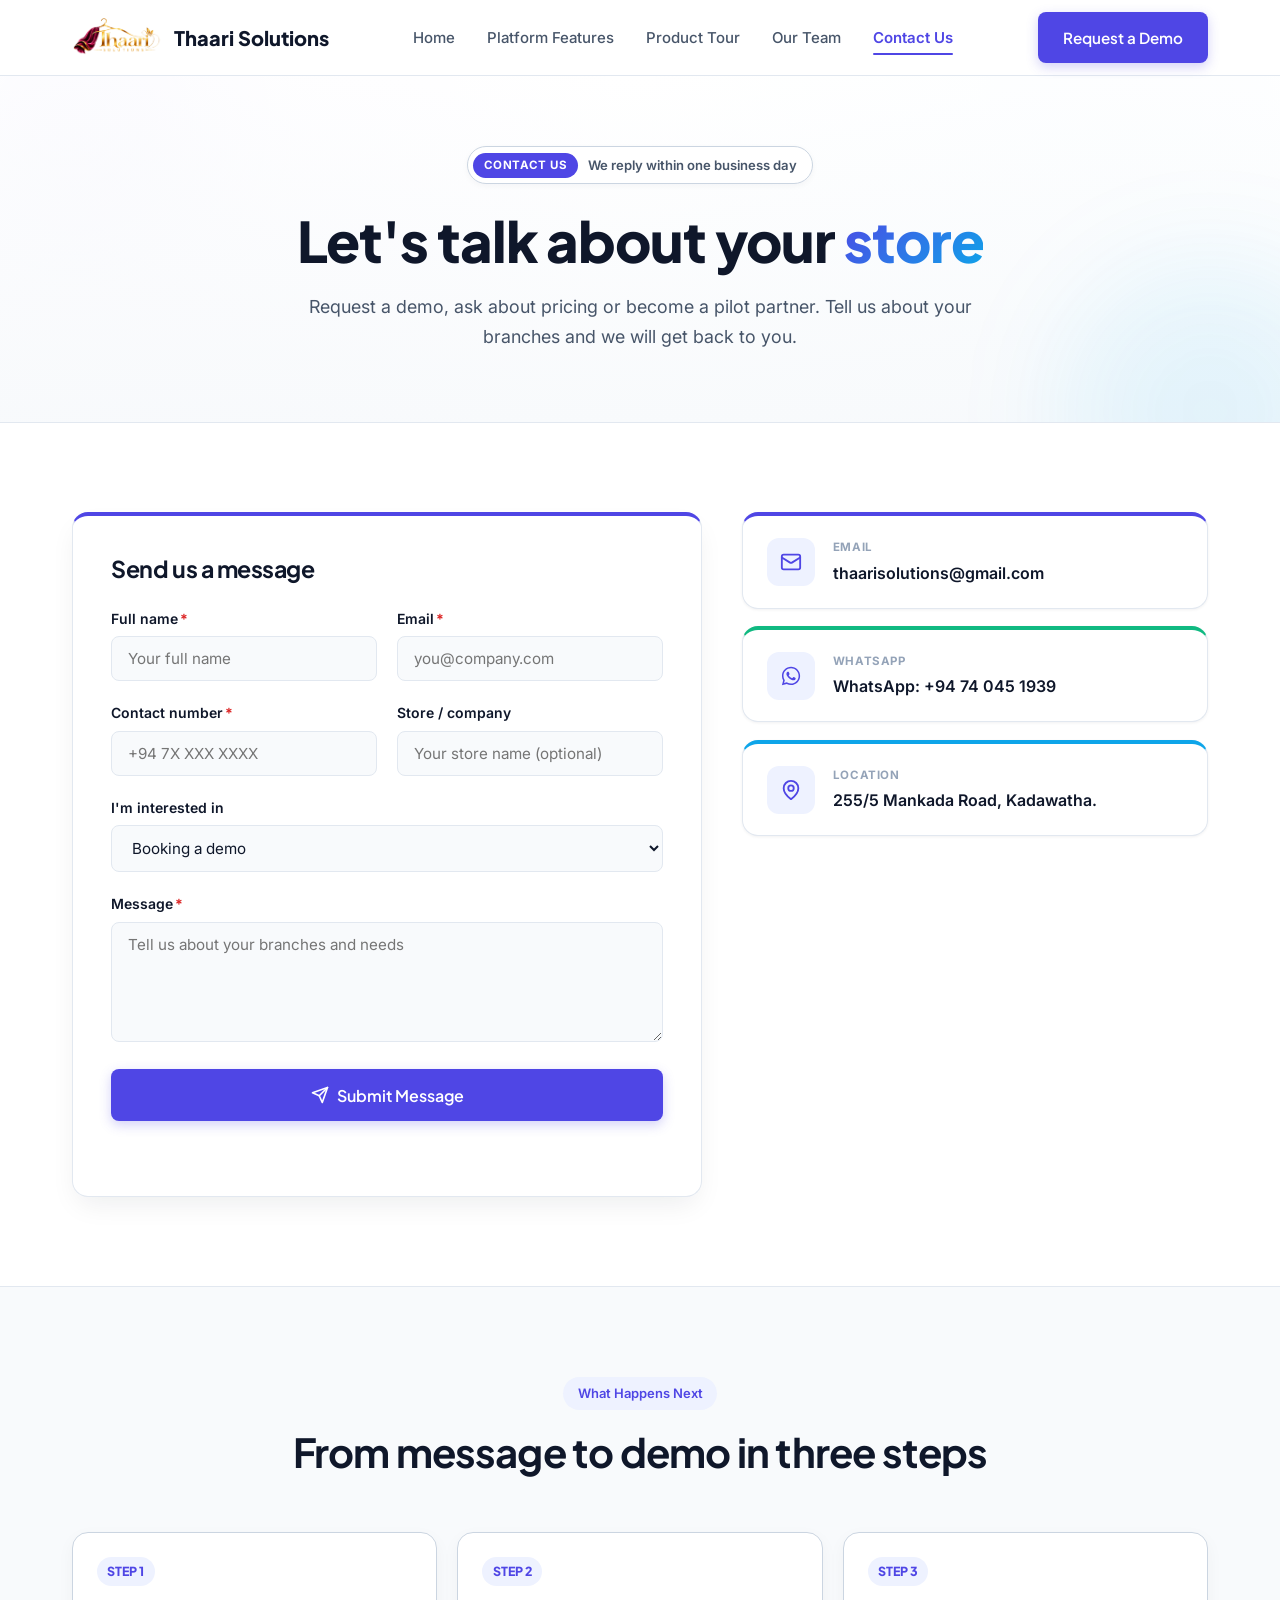
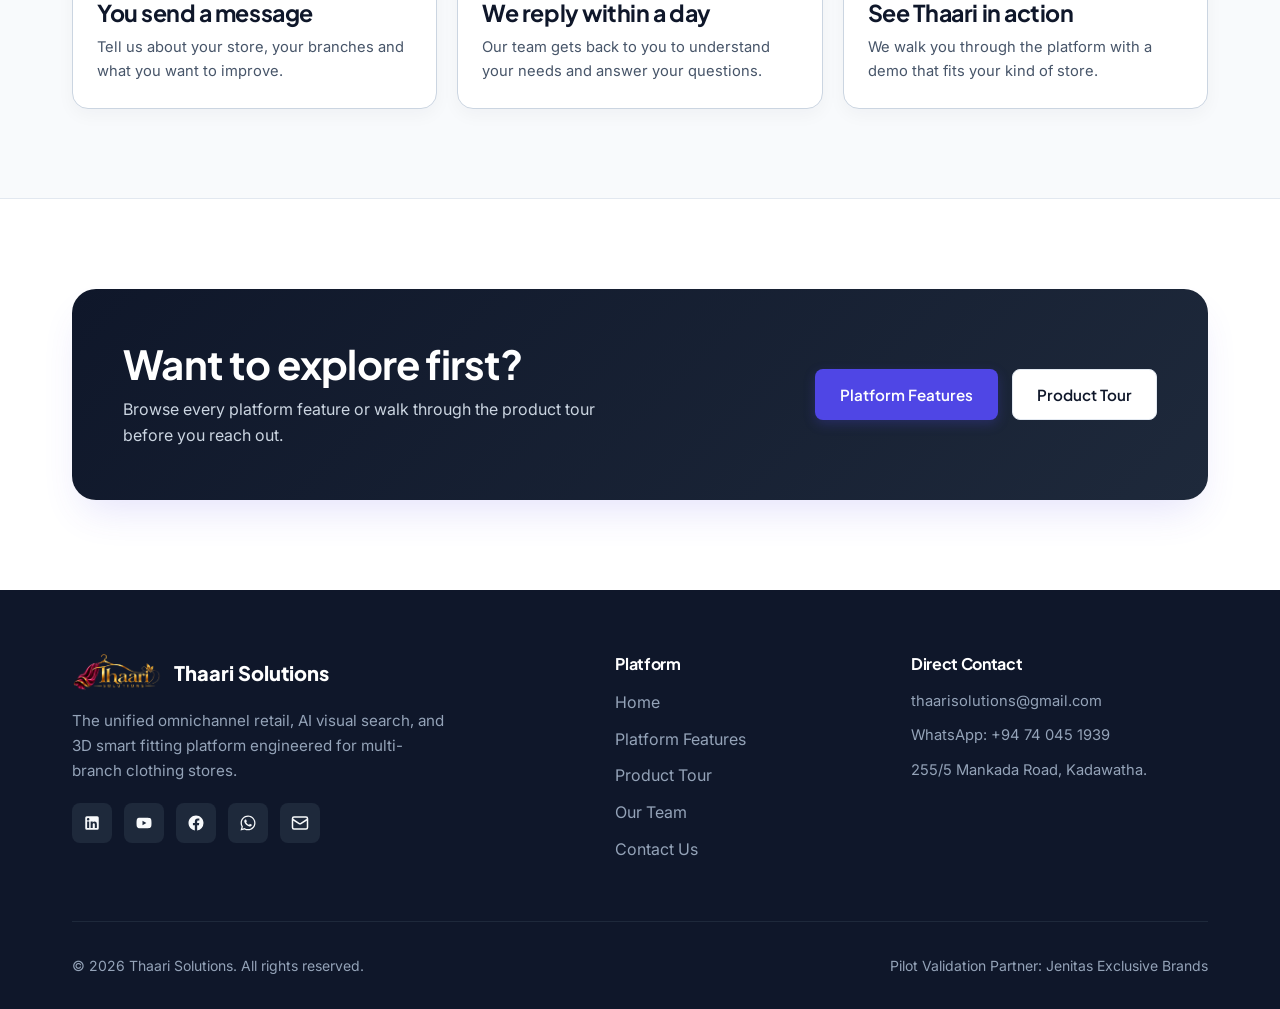
==== contact.html @ 6d7f7f1c "Initial commit: Complete Thaari Solutions marketing website" ====
<!DOCTYPE html>
<html lang="en">
<head>
  <meta charset="UTF-8" />
  <meta name="viewport" content="width=device-width, initial-scale=1.0" />
  <title>Thaari Solutions | Contact Us</title>

  <link rel="icon" type="image/png" href="images/main/favicon.png" />
  <link rel="stylesheet" href="global.css" />

  <!-- Page-specific styles -->
  <style>
    /* Contact Hero Section */
    .hero-announcement {
      display: inline-flex;
      align-items: center;
      gap: 0.65rem;
      padding: 0.35rem 0.95rem 0.35rem 0.35rem;
      background: #FFFFFF;
      border: 1px solid #CBD5E1;
      border-radius: var(--radius-pill);
      font-size: 0.82rem;
      font-weight: 600;
      color: var(--text-secondary);
      margin-bottom: 1.4rem;
      box-shadow: 0 2px 6px rgba(15, 23, 42, 0.04);
    }

    .hero-announcement-tag {
      background: var(--color-primary);
      color: #FFFFFF;
      padding: 0.18rem 0.65rem;
      border-radius: var(--radius-pill);
      font-weight: 700;
      font-size: 0.72rem;
      text-transform: uppercase;
      letter-spacing: 0.04em;
    }

    .page-hero {
      position: relative;
      overflow: hidden;
      padding-top: clamp(3rem, 5.5vw, 4.75rem);
      padding-bottom: clamp(3rem, 5.5vw, 4.5rem);
      background:
        radial-gradient(circle at 12% 15%, rgba(79, 70, 229, 0.08) 0%, transparent 40%),
        radial-gradient(circle at 88% 20%, rgba(14, 165, 233, 0.08) 0%, transparent 42%),
        linear-gradient(180deg, #FFFFFF 0%, #F8FAFC 100%);
      border-bottom: 1px solid var(--border-light);
      text-align: center;
    }

    .contact-hero-bg {
      position: absolute;
      inset: 0;
      z-index: 0;
      background:
        linear-gradient(180deg, rgba(255, 255, 255, 0.88) 0%, rgba(248, 250, 252, 0.94) 100%),
        url("images/contact/contact-bg.jpg") center / cover no-repeat;
      animation: bgDrift 24s ease-in-out infinite alternate;
    }

    @keyframes bgDrift {
      from { transform: scale(1); }
      to { transform: scale(1.06); }
    }

    .page-hero-header {
      position: relative;
      z-index: 1;
      max-width: 780px;
      margin: 0 auto;
    }

    .page-hero::before,
    .page-hero::after {
      content: "";
      position: absolute;
      border-radius: 50%;
      filter: blur(60px);
      opacity: 0.55;
      pointer-events: none;
      animation: floatBlob 9s ease-in-out infinite;
    }

    .page-hero::before {
      width: 260px;
      height: 260px;
      top: -90px;
      left: -60px;
      background: rgba(79, 70, 229, 0.16);
    }

    .page-hero::after {
      width: 300px;
      height: 300px;
      bottom: -140px;
      right: -80px;
      background: rgba(14, 165, 233, 0.16);
      animation-delay: -4s;
    }

    @keyframes floatBlob {
      0%, 100% { transform: translate(0, 0); }
      50% { transform: translate(24px, 18px); }
    }

    .hero-in {
      opacity: 0;
      animation: fadeUp 0.7s cubic-bezier(0.16, 1, 0.3, 1) forwards;
    }

    .hero-in.d1 { animation-delay: 0.08s; }
    .hero-in.d2 { animation-delay: 0.18s; }
    .hero-in.d3 { animation-delay: 0.3s; }

    @keyframes fadeUp {
      from { opacity: 0; transform: translateY(18px); }
      to { opacity: 1; transform: translateY(0); }
    }

    /* Contact Form & Layout */
    .contact-grid {
      display: grid;
      grid-template-columns: 1.15fr 0.85fr;
      gap: 2.5rem;
      align-items: start;
    }

    .contact-form-card { border-top: 4px solid var(--color-primary); }
    .form-row { display: grid; grid-template-columns: 1fr 1fr; gap: 1.25rem; }

    .required-mark {
      color: #DC2626;
      margin-left: 2px;
      font-weight: 700;
    }

    .form-input.invalid,
    .form-textarea.invalid {
      border-color: #DC2626;
      box-shadow: 0 0 0 3px rgba(220, 38, 38, 0.12);
    }

    .btn-submit {
      width: 100%;
      font-size: 1rem;
      padding: 0.92rem 1.5rem;
    }

    .btn-submit svg { transition: transform 0.25s ease; }
    .btn-submit:hover:not(:disabled) svg { transform: translateX(3px); }
    .btn-submit:disabled {
      opacity: 0.72;
      cursor: not-allowed;
      transform: none;
    }

    .form-note {
      margin-top: 0.95rem;
      font-size: 0.875rem;
      min-height: 1.3rem;
      font-weight: 600;
    }

    .form-note.error { color: #DC2626; animation: shake 0.35s ease; }
    .form-note.success { color: var(--color-success); }

    @keyframes shake {
      0%, 100% { transform: translateX(0); }
      25% { transform: translateX(-5px); }
      75% { transform: translateX(5px); }
    }

    /* Direct Contact Cards */
    .contact-stack { display: grid; gap: 1.1rem; }

    .contact-card {
      display: flex;
      align-items: center;
      gap: 1.1rem;
      padding: 1.35rem 1.5rem;
      border-top: 4px solid var(--color-primary);
    }

    .contact-card.accent-cyan { border-top-color: var(--color-accent); }
    .contact-card.accent-emerald { border-top-color: var(--color-success); }
    .contact-card .icon-box {
      margin-bottom: 0;
      flex-shrink: 0;
      transition: transform 0.3s ease, background-color 0.3s ease, color 0.3s ease;
    }
    .contact-card:hover .icon-box {
      transform: scale(1.1) rotate(-4deg);
      background-color: var(--color-primary);
      color: #FFFFFF;
    }

    .contact-label {
      font-size: 0.72rem;
      font-weight: 700;
      text-transform: uppercase;
      letter-spacing: 0.05em;
      color: var(--text-muted);
      margin-bottom: 0.15rem;
    }

    .contact-value { font-weight: 600; color: var(--text-primary); word-break: break-word; }
    .contact-value a:hover { color: var(--color-primary); }

    /* Onboarding Steps Section */
    .workflow-grid { display: grid; grid-template-columns: repeat(3, 1fr); gap: 1.25rem; }

    .workflow-card {
      background: #FFFFFF;
      border: 1px solid #CBD5E1;
      border-radius: var(--radius-lg);
      padding: 1.5rem;
      box-shadow: 0 6px 18px rgba(15, 23, 42, 0.04);
      transition: transform 0.28s ease, box-shadow 0.28s ease, border-color 0.28s ease;
    }

    .workflow-card:hover { transform: translateY(-5px); box-shadow: var(--shadow-md); border-color: #818CF8; }

    .workflow-step-num {
      font-family: var(--font-heading);
      font-size: 0.78rem;
      font-weight: 800;
      color: var(--color-primary);
      background: var(--color-primary-light);
      padding: 0.25rem 0.65rem;
      border-radius: var(--radius-pill);
      display: inline-block;
      margin-bottom: 0.85rem;
    }

    .workflow-card h3 { margin-bottom: 0.5rem; }
    .workflow-card p { font-size: 0.92rem; }

    /* Call-to-Action Banner */
    .cta-banner {
      background: linear-gradient(135deg, #0F172A 0%, #1E293B 100%);
      color: var(--text-on-dark);
      border-radius: var(--radius-xl);
      padding: clamp(2rem, 4vw, 3.25rem);
      display: flex;
      align-items: center;
      justify-content: space-between;
      gap: 2.5rem;
      box-shadow: var(--shadow-lg);
    }

    .cta-banner h3 { color: #FFFFFF; margin-bottom: 0.5rem; }
    .cta-banner p { color: #CBD5E1; max-width: 52ch; }
    .cta-actions { display: flex; flex-wrap: wrap; gap: 0.85rem; }

    /* Scroll Reveal Animations */
    .reveal-item {
      opacity: 0;
      transform: translateY(16px);
      transition: opacity 0.5s ease-out, transform 0.5s ease-out;
    }

    .reveal-item.from-left { transform: translateX(-28px); }
    .reveal-item.from-right { transform: translateX(28px); }
    .reveal-item.d1 { transition-delay: 0.08s; }
    .reveal-item.d2 { transition-delay: 0.16s; }
    .reveal-item.d3 { transition-delay: 0.24s; }

    .reveal-item.visible {
      opacity: 1;
      transform: translate(0, 0);
    }

    @media (prefers-reduced-motion: reduce) {
      .contact-hero-bg,
      .hero-in,
      .reveal-item,
      .page-hero::before,
      .page-hero::after {
        animation: none;
        transition: none;
        opacity: 1;
        transform: none;
      }
    }

    /* Responsive Layout */
    @media (max-width: 992px) {
      .contact-grid { grid-template-columns: 1fr; }
      .workflow-grid { grid-template-columns: 1fr; }
      .cta-banner { flex-direction: column; text-align: center; }
    }

    @media (max-width: 576px) {
      .form-row { grid-template-columns: 1fr; gap: 0; }
    }
  </style>
</head>
<body>

  <div class="page-wrapper">

    <!-- Site Navigation -->
    <header class="navbar">
      <div class="container navbar-container">
        <a href="index.html" class="brand-logo">
          <img src="images/main/logo.png" alt="Thaari Solutions Logo" onerror="this.style.display='none'; this.nextElementSibling.style.display='flex';" />
          <span class="brand-logo-mark" style="display: none;">T</span>
          <span>Thaari Solutions</span>
        </a>

        <nav>
          <ul class="nav-links" id="navLinks">
            <li><a href="index.html" class="nav-link">Home</a></li>
            <li><a href="features.html" class="nav-link">Platform Features</a></li>
            <li><a href="tour.html" class="nav-link">Product Tour</a></li>
            <li><a href="team.html" class="nav-link">Our Team</a></li>
            <li><a href="contact.html" class="nav-link">Contact Us</a></li>
          </ul>
        </nav>

        <div class="nav-actions">
          <a href="contact.html" class="btn btn-primary">Request a Demo</a>
          <button class="mobile-menu-btn" id="mobileMenuBtn" aria-label="Toggle Menu">
            <svg width="22" height="22" viewBox="0 0 24 24" fill="none" stroke="currentColor" stroke-width="2">
              <line x1="3" y1="6" x2="21" y2="6"></line>
              <line x1="3" y1="12" x2="21" y2="12"></line>
              <line x1="3" y1="18" x2="21" y2="18"></line>
            </svg>
          </button>
        </div>
      </div>
    </header>

    <!-- Main Content -->
    <main>

      <!-- Hero Section -->
      <section class="page-hero">
        <div class="contact-hero-bg" aria-hidden="true"></div>
        <div class="container" style="position: relative; z-index: 1;">
          <div class="page-hero-header">
            <div class="hero-announcement hero-in">
              <span class="hero-announcement-tag">Contact Us</span>
              <span>We reply within one business day</span>
            </div>

            <h1 class="heading-xl hero-in d1" style="margin-bottom: 1.15rem;">
              Let's talk about your <span class="text-gradient">store</span>
            </h1>
            <p class="text-lead hero-in d2" style="margin-inline: auto;">
              Request a demo, ask about pricing or become a pilot partner. Tell us about your branches and we will get back to you.
            </p>
          </div>
        </div>
      </section>

      <!-- Contact Form & Direct Channels -->
      <section class="section">
        <div class="container">
          <div class="contact-grid">

            <div class="form-card contact-form-card reveal-item from-left">
              <h2 class="heading-md" style="margin-bottom: 1.5rem;">Send us a message</h2>
              <form id="contactForm" novalidate>
                <!-- Anti-spam honeypot field -->
                <input type="checkbox" name="botcheck" id="botcheck" style="display: none;" tabindex="-1" autocomplete="off" />

                <div class="form-row">
                  <div class="form-group">
                    <label class="form-label" for="name">Full name<span class="required-mark" aria-hidden="true">*</span></label>
                    <input class="form-input" id="name" name="name" type="text" required placeholder="Your full name" autocomplete="name" />
                  </div>
                  <div class="form-group">
                    <label class="form-label" for="email">Email<span class="required-mark" aria-hidden="true">*</span></label>
                    <input class="form-input" id="email" name="email" type="email" required placeholder="you@company.com" autocomplete="email" />
                  </div>
                </div>

                <div class="form-row">
                  <div class="form-group">
                    <label class="form-label" for="phone">Contact number<span class="required-mark" aria-hidden="true">*</span></label>
                    <input class="form-input" id="phone" name="phone" type="tel" required placeholder="+94 7X XXX XXXX" autocomplete="tel" />
                  </div>
                  <div class="form-group">
                    <label class="form-label" for="store">Store / company</label>
                    <input class="form-input" id="store" name="store" type="text" placeholder="Your store name (optional)" autocomplete="organization" />
                  </div>
                </div>

                <div class="form-group">
                  <label class="form-label" for="topic">I'm interested in</label>
                  <select class="form-select" id="topic" name="topic">
                    <option value="demo">Booking a demo</option>
                    <option value="pricing">Pricing</option>
                    <option value="pilot">Becoming a pilot partner</option>
                    <option value="other">Something else</option>
                  </select>
                </div>

                <div class="form-group">
                  <label class="form-label" for="message">Message<span class="required-mark" aria-hidden="true">*</span></label>
                  <textarea class="form-textarea" id="message" name="message" required placeholder="Tell us about your branches and needs"></textarea>
                </div>

                <button type="submit" id="submitBtn" class="btn btn-primary btn-submit">
                  <svg width="18" height="18" fill="none" stroke="currentColor" stroke-width="2.2" stroke-linecap="round" stroke-linejoin="round" viewBox="0 0 24 24">
                    <line x1="22" y1="2" x2="11" y2="13"></line>
                    <polygon points="22 2 15 22 11 13 2 9 22 2"></polygon>
                  </svg>
                  <span id="submitBtnText">Submit Message</span>
                </button>
                <p id="formNote" class="form-note" role="status" aria-live="polite"></p>
              </form>
            </div>

            <div class="contact-stack">
              <div class="card contact-card reveal-item from-right d1">
                <div class="icon-box"><svg width="22" height="22" fill="none" stroke="currentColor" stroke-width="2" stroke-linecap="round" stroke-linejoin="round" viewBox="0 0 24 24"><rect width="20" height="16" x="2" y="4" rx="2"/><path d="m22 7-8.97 5.7a1.94 1.94 0 0 1-2.06 0L2 7"/></svg></div>
                <div>
                  <div class="contact-label">Email</div>
                  <div class="contact-value"><a href="#" data-social="email" id="contactEmail">Email Us</a></div>
                </div>
              </div>

              <div class="card contact-card accent-emerald reveal-item from-right d2">
                <div class="icon-box"><svg width="22" height="22" fill="currentColor" viewBox="0 0 24 24"><path d="M12.04 2C6.58 2 2.13 6.45 2.13 11.91C2.13 13.66 2.59 15.36 3.45 16.86L2.05 22L7.3 20.62C8.75 21.41 10.38 21.83 12.04 21.83C17.5 21.83 21.95 17.38 21.95 11.92C21.95 9.27 20.92 6.78 19.05 4.91C17.18 3.03 14.69 2 12.04 2M12.05 3.67C14.25 3.67 16.31 4.53 17.87 6.09C19.42 7.65 20.28 9.72 20.28 11.92C20.28 16.46 16.58 20.15 12.04 20.15C10.56 20.15 9.11 19.76 7.85 19L7.55 18.83L4.43 19.65L5.26 16.61L5.06 16.29C4.24 15 3.8 13.47 3.8 11.91C3.81 7.37 7.5 3.67 12.05 3.67M8.53 7.33C8.37 7.33 8.1 7.39 7.87 7.64C7.65 7.89 7 8.5 7 9.71C7 10.93 7.89 12.1 8 12.27C8.14 12.44 9.76 14.94 12.25 16C12.84 16.27 13.3 16.42 13.66 16.53C14.25 16.72 14.79 16.69 15.22 16.63C15.7 16.56 16.68 16.03 16.89 15.45C17.1 14.87 17.1 14.38 17.04 14.27C16.97 14.17 16.81 14.11 16.56 14C16.31 13.86 15.09 13.26 14.87 13.18C14.64 13.1 14.5 13.06 14.31 13.3C14.15 13.55 13.67 14.11 13.53 14.27C13.38 14.44 13.24 14.46 13 14.34C12.74 14.21 11.94 13.95 11 13.11C10.26 12.45 9.77 11.64 9.62 11.39C9.5 11.15 9.61 11 9.73 10.89C9.84 10.78 10 10.6 10.1 10.45C10.23 10.31 10.27 10.2 10.35 10.04C10.43 9.87 10.39 9.73 10.33 9.61C10.27 9.5 9.77 8.26 9.56 7.77C9.36 7.29 9.16 7.35 9 7.34C8.86 7.34 8.7 7.33 8.53 7.33Z"/></svg></div>
                <div>
                  <div class="contact-label">WhatsApp</div>
                  <div class="contact-value"><a href="#" data-social="whatsapp" target="_blank" rel="noopener" id="contactPhone">WhatsApp Us</a></div>
                </div>
              </div>

              <div class="card contact-card accent-cyan reveal-item from-right d3">
                <div class="icon-box"><svg width="22" height="22" fill="none" stroke="currentColor" stroke-width="2" stroke-linecap="round" stroke-linejoin="round" viewBox="0 0 24 24"><path d="M20 10c0 6-8 12-8 12s-8-6-8-12a8 8 0 0 1 16 0Z"/><circle cx="12" cy="10" r="3"/></svg></div>
                <div>
                  <div class="contact-label">Location</div>
                  <div class="contact-value" id="contactLocation">Location</div>
                </div>
              </div>
            </div>

          </div>
        </div>
      </section>

      <!-- Onboarding Steps Section -->
      <section class="section section-subtle">
        <div class="container">
          <div class="section-header reveal-item">
            <span class="badge">What Happens Next</span>
            <h2 class="heading-lg">From message to demo in three steps</h2>
          </div>
          <div class="workflow-grid">
            <div class="workflow-card reveal-item d1">
              <span class="workflow-step-num">STEP 1</span>
              <h3 class="heading-md">You send a message</h3>
              <p>Tell us about your store, your branches and what you want to improve.</p>
            </div>
            <div class="workflow-card reveal-item d2">
              <span class="workflow-step-num">STEP 2</span>
              <h3 class="heading-md">We reply within a day</h3>
              <p>Our team gets back to you to understand your needs and answer your questions.</p>
            </div>
            <div class="workflow-card reveal-item d3">
              <span class="workflow-step-num">STEP 3</span>
              <h3 class="heading-md">See Thaari in action</h3>
              <p>We walk you through the platform with a demo that fits your kind of store.</p>
            </div>
          </div>
        </div>
      </section>

      <!-- Call-to-Action Section -->
      <section class="section">
        <div class="container">
          <div class="cta-banner reveal-item">
            <div>
              <h3 class="heading-lg">Want to explore first?</h3>
              <p>Browse every platform feature or walk through the product tour before you reach out.</p>
            </div>
            <div class="cta-actions">
              <a href="features.html" class="btn btn-primary">Platform Features</a>
              <a href="tour.html" class="btn btn-outline">Product Tour</a>
            </div>
          </div>
        </div>
      </section>

    </main>

    <!-- Site Footer -->
    <footer class="footer">
      <div class="container">
        <div class="footer-grid">
          <div>
            <a href="index.html" class="brand-logo" style="color: #FFFFFF; margin-bottom: 1rem;">
              <img src="images/main/logo.png" alt="Thaari Solutions Logo" onerror="this.style.display='none'; this.nextElementSibling.style.display='flex';" />
              <span class="brand-logo-mark" style="display: none;">T</span>
              <span>Thaari Solutions</span>
            </a>
            <p style="max-width: 38ch; font-size: 0.95rem;">
              The unified omnichannel retail, AI visual search, and 3D smart fitting platform engineered for multi-branch clothing stores.
            </p>

            <div class="social-links">
              <a href="#" data-social="linkedin" target="_blank" rel="noopener" class="social-icon-btn" aria-label="LinkedIn" title="LinkedIn">
                <svg width="18" height="18" fill="currentColor" viewBox="0 0 24 24">
                  <path d="M19 3a2 2 0 0 1 2 2v14a2 2 0 0 1-2 2H5a2 2 0 0 1-2-2V5a2 2 0 0 1 2-2h14m-.5 15.5v-5.3a3.26 3.26 0 0 0-3.26-3.26c-.85 0-1.84.52-2.28 1.3v-1.11h-2.79v8.37h2.79v-4.93c0-.77.62-1.4 1.39-1.4a1.4 1.4 0 0 1 1.4 1.4v4.93h2.75M6.88 8.56a1.68 1.68 0 0 0 1.68-1.68c0-.93-.75-1.69-1.68-1.69a1.69 1.69 0 0 0-1.69 1.69c0 .93.76 1.68 1.69 1.68m1.39 9.94v-8.37H5.5v8.37h2.77z"/>
                </svg>
              </a>
              <a href="#" data-social="youtube" target="_blank" rel="noopener" class="social-icon-btn" aria-label="YouTube" title="YouTube">
                <svg width="18" height="18" fill="currentColor" viewBox="0 0 24 24">
                  <path d="M10 15l5.19-3L10 9v6m11.56-7.83c.13.47.22 1.1.28 1.9.07.8.1 1.49.1 2.09L22 12c0 2.19-.16 3.8-.44 4.83-.25.9-.83 1.48-1.73 1.73-.47.13-1.33.22-2.65.28-1.3.07-2.49.1-3.59.1L12 19c-4.19 0-6.8-.16-7.83-.44-.9-.25-1.48-.83-1.73-1.73-.13-.47-.22-1.1-.28-1.9-.07-.8-.1-1.49-.1-2.09L2 12c0-2.19.16-3.8.44-4.83.25-.9.83-1.48 1.73-1.73.47-.13 1.33-.22 2.65-.28 1.3-.07 2.49-.1 3.59-.1L12 5c4.19 0 6.8.16 7.83.44.9.25 1.48.83 1.73 1.73z"/>
                </svg>
              </a>
              <a href="#" data-social="facebook" target="_blank" rel="noopener" class="social-icon-btn" aria-label="Facebook" title="Facebook">
                <svg width="18" height="18" fill="currentColor" viewBox="0 0 24 24">
                  <path d="M12 2.04C6.5 2.04 2 6.53 2 12.06C2 17.06 5.66 21.21 10.44 21.96V14.96H7.9V12.06H10.44V9.85C10.44 7.34 11.93 5.96 14.22 5.96C15.31 5.96 16.45 6.15 16.45 6.15V8.62H15.19C13.95 8.62 13.56 9.39 13.56 10.18V12.06H16.34L15.89 14.96H13.56V21.96A10 10 0 0 0 22 12.06C22 6.53 17.5 2.04 12 2.04Z"/>
                </svg>
              </a>
              <a href="#" data-social="whatsapp" target="_blank" rel="noopener" class="social-icon-btn" aria-label="WhatsApp" title="WhatsApp">
                <svg width="18" height="18" fill="currentColor" viewBox="0 0 24 24">
                  <path d="M12.04 2C6.58 2 2.13 6.45 2.13 11.91C2.13 13.66 2.59 15.36 3.45 16.86L2.05 22L7.3 20.62C8.75 21.41 10.38 21.83 12.04 21.83C17.5 21.83 21.95 17.38 21.95 11.92C21.95 9.27 20.92 6.78 19.05 4.91C17.18 3.03 14.69 2 12.04 2M12.05 3.67C14.25 3.67 16.31 4.53 17.87 6.09C19.42 7.65 20.28 9.72 20.28 11.92C20.28 16.46 16.58 20.15 12.04 20.15C10.56 20.15 9.11 19.76 7.85 19L7.55 18.83L4.43 19.65L5.26 16.61L5.06 16.29C4.24 15 3.8 13.47 3.8 11.91C3.81 7.37 7.5 3.67 12.05 3.67M8.53 7.33C8.37 7.33 8.1 7.39 7.87 7.64C7.65 7.89 7 8.5 7 9.71C7 10.93 7.89 12.1 8 12.27C8.14 12.44 9.76 14.94 12.25 16C12.84 16.27 13.3 16.42 13.66 16.53C14.25 16.72 14.79 16.69 15.22 16.63C15.7 16.56 16.68 16.03 16.89 15.45C17.1 14.87 17.1 14.38 17.04 14.27C16.97 14.17 16.81 14.11 16.56 14C16.31 13.86 15.09 13.26 14.87 13.18C14.64 13.1 14.5 13.06 14.31 13.3C14.15 13.55 13.67 14.11 13.53 14.27C13.38 14.44 13.24 14.46 13 14.34C12.74 14.21 11.94 13.95 11 13.11C10.26 12.45 9.77 11.64 9.62 11.39C9.5 11.15 9.61 11 9.73 10.89C9.84 10.78 10 10.6 10.1 10.45C10.23 10.31 10.27 10.2 10.35 10.04C10.43 9.87 10.39 9.73 10.33 9.61C10.27 9.5 9.77 8.26 9.56 7.77C9.36 7.29 9.16 7.35 9 7.34C8.86 7.34 8.7 7.33 8.53 7.33Z"/>
                </svg>
              </a>
              <a href="#" data-social="email" class="social-icon-btn" aria-label="Email Us" title="Email Us">
                <svg width="18" height="18" fill="none" stroke="currentColor" stroke-width="2" viewBox="0 0 24 24">
                  <rect width="20" height="16" x="2" y="4" rx="2"/>
                  <path d="m22 7-8.97 5.7a1.94 1.94 0 0 1-2.06 0L2 7"/>
                </svg>
              </a>
            </div>
          </div>

          <div>
            <h4>Platform</h4>
            <ul class="footer-links">
              <li><a href="index.html">Home</a></li>
              <li><a href="features.html">Platform Features</a></li>
              <li><a href="tour.html">Product Tour</a></li>
              <li><a href="team.html">Our Team</a></li>
              <li><a href="contact.html">Contact Us</a></li>
            </ul>
          </div>

          <div>
            <h4>Direct Contact</h4>
            <ul class="footer-links" style="font-size: 0.92rem;">
              <li><a href="#" data-social="email" id="footerEmailText">Email Us</a></li>
              <li><a href="#" data-social="whatsapp" target="_blank" rel="noopener" id="footerPhoneText">WhatsApp Us</a></li>
              <li id="footerLocationText">Location</li>
            </ul>
          </div>
        </div>

        <div class="footer-bottom">
          <span>&copy; 2026 Thaari Solutions. All rights reserved.</span>
          <span>Pilot Validation Partner: Jenitas Exclusive Brands</span>
        </div>
      </div>
    </footer>

  </div>

  <script src="constants.js"></script>
  <script src="main.js"></script>

  <!-- Page-specific scripts -->
  <script>
    document.addEventListener("DOMContentLoaded", () => {
      // Initialize scroll reveal animations
      const revealEls = document.querySelectorAll(".reveal-item");
      if ("IntersectionObserver" in window) {
        const observer = new IntersectionObserver((entries, obs) => {
          entries.forEach(entry => {
            if (entry.isIntersecting) {
              entry.target.classList.add("visible");
              obs.unobserve(entry.target);
            }
          });
        }, { threshold: 0.12 });

        revealEls.forEach(el => observer.observe(el));
      } else {
        revealEls.forEach(el => el.classList.add("visible"));
      }

      // Populate direct contact cards from site configuration
      const cfg = (typeof SITE_CONFIG !== "undefined") ? SITE_CONFIG : {};
      const setText = (id, value) => {
        const el = document.getElementById(id);
        if (el && value) el.textContent = value;
      };
      setText("contactEmail", cfg.email);
      setText("contactPhone", cfg.phoneDisplay ? "WhatsApp: " + cfg.phoneDisplay : "");
      setText("contactLocation", cfg.location);

      // Preselect inquiry topic from query parameter (?t=demo|pricing|pilot|other)
      const topic = document.getElementById("topic");
      const t = new URLSearchParams(window.location.search).get("t");
      if (t && topic && topic.querySelector('option[value="' + t + '"]')) {
        topic.value = t;
      }

      // Form validation and direct email delivery via Web3Forms
      const form = document.getElementById("contactForm");
      const note = document.getElementById("formNote");
      const submitBtn = document.getElementById("submitBtn");
      const submitBtnText = document.getElementById("submitBtnText");
      const requiredIds = ["name", "email", "phone", "message"];
      const val = id => document.getElementById(id).value.trim();

      const showNote = (type, msg) => {
        note.className = "form-note " + type;
        note.textContent = msg;
      };

      // Clear validation highlight when the visitor edits a field
      requiredIds.forEach(id => {
        const el = document.getElementById(id);
        if (el) {
          el.addEventListener("input", () => el.classList.remove("invalid"));
        }
      });

      const validateForm = () => {
        requiredIds.forEach(id => document.getElementById(id).classList.remove("invalid"));

        const nameVal = val("name");
        const emailVal = val("email");
        const phoneVal = val("phone");
        const messageVal = val("message");

        const emailOk = /^[^\s@]+@[^\s@]+\.[^\s@]+$/.test(emailVal);
        const phoneDigits = phoneVal.replace(/\D/g, "");
        const phoneOk = /^[+\d\s\-()]{9,20}$/.test(phoneVal) && phoneDigits.length >= 9;

        const invalidIds = [];
        if (nameVal.length < 2) invalidIds.push("name");
        if (!emailOk) invalidIds.push("email");
        if (!phoneOk) invalidIds.push("phone");
        if (!messageVal) invalidIds.push("message");

        if (invalidIds.length) {
          invalidIds.forEach(id => document.getElementById(id).classList.add("invalid"));
          document.getElementById(invalidIds[0]).focus();

          if (!nameVal || !emailVal || !phoneVal || !messageVal) {
            showNote("error", "Please fill in all required fields: Full name, Email, Contact number, and Message.");
          } else if (!emailOk) {
            showNote("error", "Please enter a valid email address.");
          } else if (!phoneOk) {
            showNote("error", "Please enter a valid contact number (at least 9 digits).");
          } else {
            showNote("error", "Please enter your full name.");
          }
          return null;
        }

        return {
          name: nameVal,
          email: emailVal,
          phone: phoneVal,
          store: val("store") || "Not provided",
          interest: topic.options[topic.selectedIndex].text,
          message: messageVal
        };
      };

      form.addEventListener("submit", async e => {
        e.preventDefault();
        if (document.getElementById("botcheck").checked) return;

        const data = validateForm();
        if (!data) return;

        const accessKey = (cfg.web3formsKey || "").trim();
        if (!accessKey || accessKey.includes("PASTE_")) {
          showNote("error", "Contact form delivery key is not configured yet. Please add web3formsKey in constants.js.");
          return;
        }

        submitBtn.disabled = true;
        submitBtnText.textContent = "Sending...";
        showNote("", "");

        try {
          const response = await fetch("https://api.web3forms.com/submit", {
            method: "POST",
            headers: {
              "Content-Type": "application/json",
              "Accept": "application/json"
            },
            body: JSON.stringify({
              access_key: accessKey,
              subject: "New Enquiry (" + data.interest + ") - Thaari Solutions",
              from_name: "Thaari Solutions Website",
              replyto: data.email,
              name: data.name,
              email: data.email,
              phone: data.phone,
              store: data.store,
              interest: data.interest,
              message: data.message,
              botcheck: ""
            })
          });

          const result = await response.json();
          if (response.ok && result.success) {
            showNote("success", "Message sent successfully! Thank you — we will reply within one business day.");
            form.reset();
          } else {
            showNote("error", result.message || "Could not send your message. Please try again or email us directly.");
          }
        } catch (err) {
          showNote("error", "Network error while sending your message. Please check your connection and try again.");
        } finally {
          submitBtn.disabled = false;
          submitBtnText.textContent = "Submit Message";
        }
      });
    });
  </script>
</body>
</html>
---- global.css ----
@import url('https://fonts.googleapis.com/css2?family=Inter:wght@400;500;600&family=Plus+Jakarta+Sans:wght@600;700;800&display=swap');

/* 1. DESIGN TOKENS */
:root {
  --color-primary: #4F46E5;
  --color-primary-hover: #4338CA;
  --color-primary-light: #EEF2FF;
  --color-accent: #0EA5E9;
  --color-success: #10B981;

  --bg-main: #FFFFFF;
  --bg-subtle: #F8FAFC;
  --bg-dark: #0F172A;
  --bg-card: #FFFFFF;

  --text-primary: #0F172A;
  --text-secondary: #475569;
  --text-muted: #94A3B8;
  --text-on-dark: #F8FAFC;

  --border-light: #E2E8F0;
  --border-focus: #6366F1;

  --font-heading: 'Plus Jakarta Sans', -apple-system, BlinkMacSystemFont, sans-serif;
  --font-body: 'Inter', -apple-system, BlinkMacSystemFont, sans-serif;

  --max-width: 1200px;
  --nav-height: 76px;
  --section-padding-y: clamp(4rem, 7vw, 6.25rem);
  --container-padding-x: clamp(1.25rem, 4vw, 2rem);

  --radius-sm: 8px;
  --radius-md: 12px;
  --radius-lg: 16px;
  --radius-xl: 24px;
  --radius-pill: 9999px;

  --shadow-sm: 0 1px 3px rgba(15, 23, 42, 0.06);
  --shadow-md: 0 12px 28px -6px rgba(15, 23, 42, 0.08);
  --shadow-lg: 0 20px 40px -12px rgba(79, 70, 229, 0.16);

  --transition-fast: 0.2s cubic-bezier(0.4, 0, 0.2, 1);
}

/* 2. RESET & BASE STYLES */
*, *::before, *::after {
  box-sizing: border-box;
  margin: 0;
  padding: 0;
}

html {
  scroll-behavior: smooth;
  font-size: 16px;
}

body {
  font-family: var(--font-body);
  color: var(--text-secondary);
  background-color: var(--bg-main);
  line-height: 1.65;
  -webkit-font-smoothing: antialiased;
  overflow-x: hidden;
}

img, svg, iframe {
  display: block;
  max-width: 100%;
}

a {
  color: inherit;
  text-decoration: none;
  transition: color var(--transition-fast);
}

ul {
  list-style: none;
}

/* 3. TYPOGRAPHY */
h1, h2, h3, h4 {
  font-family: var(--font-heading);
  color: var(--text-primary);
  line-height: 1.2;
  letter-spacing: -0.02em;
}

.heading-xl {
  font-size: clamp(2.25rem, 4.5vw, 3.5rem);
  font-weight: 800;
}

.heading-lg {
  font-size: clamp(1.75rem, 3.2vw, 2.5rem);
  font-weight: 700;
}

.heading-md {
  font-size: clamp(1.2rem, 2vw, 1.45rem);
  font-weight: 700;
}

.text-lead {
  font-size: clamp(1.05rem, 1.4vw, 1.18rem);
  color: var(--text-secondary);
  max-width: 66ch;
}

.text-gradient {
  background: linear-gradient(135deg, var(--color-primary), var(--color-accent));
  -webkit-background-clip: text;
  -webkit-text-fill-color: transparent;
}

/* 4. CONTAINERS & GRIDS */
.page-wrapper {
  padding-top: var(--nav-height);
  min-height: 100vh;
  display: flex;
  flex-direction: column;
}

.container {
  width: 100%;
  max-width: var(--max-width);
  margin-inline: auto;
  padding-inline: var(--container-padding-x);
}

.section {
  padding-block: var(--section-padding-y);
}

.section-subtle {
  background-color: var(--bg-subtle);
  border-block: 1px solid var(--border-light);
}

.section-header {
  text-align: center;
  max-width: 720px;
  margin: 0 auto 3.5rem;
}

.section-header .text-lead {
  margin-top: 1rem;
  margin-inline: auto;
}

.grid-2 {
  display: grid;
  grid-template-columns: repeat(2, 1fr);
  gap: 3rem;
  align-items: center;
}

.grid-3 {
  display: grid;
  grid-template-columns: repeat(auto-fit, minmax(310px, 1fr));
  gap: 2rem;
}

.team-grid {
  display: flex;
  flex-wrap: wrap;
  justify-content: center;
  gap: 2rem;
}

.team-grid > * {
  flex: 1 1 300px;
  max-width: 340px;
}

/* 5. REUSABLE UI COMPONENTS */
.badge {
  display: inline-flex;
  align-items: center;
  gap: 0.5rem;
  padding: 0.375rem 0.9rem;
  border-radius: var(--radius-pill);
  font-size: 0.8125rem;
  font-weight: 600;
  background-color: var(--color-primary-light);
  color: var(--color-primary);
  margin-bottom: 1.1rem;
}

.badge-live::before {
  content: "";
  width: 8px;
  height: 8px;
  border-radius: 50%;
  background-color: var(--color-success);
  box-shadow: 0 0 0 3px rgba(16, 185, 129, 0.2);
}

.btn {
  display: inline-flex;
  align-items: center;
  justify-content: center;
  gap: 0.5rem;
  padding: 0.75rem 1.5rem;
  border-radius: var(--radius-sm);
  font-family: var(--font-heading);
  font-size: 0.95rem;
  font-weight: 600;
  cursor: pointer;
  border: 1px solid transparent;
  transition: all var(--transition-fast);
}

.btn-primary {
  background-color: var(--color-primary);
  color: #FFFFFF;
  box-shadow: 0 4px 12px rgba(79, 70, 229, 0.25);
}

.btn-primary:hover {
  background-color: var(--color-primary-hover);
  transform: translateY(-2px);
}

.btn-outline {
  background-color: #FFFFFF;
  color: var(--text-primary);
  border-color: var(--border-light);
}

.btn-outline:hover {
  border-color: var(--color-primary);
  color: var(--color-primary);
}

.card {
  background-color: var(--bg-card);
  border: 1px solid var(--border-light);
  border-radius: var(--radius-lg);
  padding: 2rem;
  box-shadow: var(--shadow-sm);
  transition: transform var(--transition-fast), box-shadow var(--transition-fast), border-color var(--transition-fast);
}

.card:hover {
  transform: translateY(-4px);
  box-shadow: var(--shadow-md);
  border-color: #CBD5E1;
}

.icon-box {
  width: 48px;
  height: 48px;
  border-radius: var(--radius-md);
  background-color: var(--color-primary-light);
  color: var(--color-primary);
  display: flex;
  align-items: center;
  justify-content: center;
  margin-bottom: 1.25rem;
}

/* 6. HEADER & NAVIGATION */
.navbar {
  position: fixed;
  top: 0;
  left: 0;
  width: 100%;
  height: var(--nav-height);
  background-color: rgba(255, 255, 255, 0.92);
  backdrop-filter: blur(12px);
  border-bottom: 1px solid var(--border-light);
  z-index: 1000;
  display: flex;
  align-items: center;
}

.navbar-container {
  display: flex;
  align-items: center;
  justify-content: space-between;
}

.brand-logo {
  display: flex;
  align-items: center;
  gap: 0.65rem;
  font-family: var(--font-heading);
  font-size: 1.25rem;
  font-weight: 800;
  color: var(--text-primary);
}

.brand-logo img {
  height: 38px;
  width: auto;
  object-fit: contain;
}

.brand-logo-mark {
  width: 36px;
  height: 36px;
  border-radius: var(--radius-sm);
  background: linear-gradient(135deg, var(--color-primary), var(--color-accent));
  color: #FFFFFF;
  display: flex;
  align-items: center;
  justify-content: center;
  font-size: 1.1rem;
  font-weight: 800;
}

.nav-links {
  display: flex;
  align-items: center;
  gap: 2rem;
}

.nav-link {
  font-size: 0.9375rem;
  font-weight: 500;
  color: var(--text-secondary);
  padding-block: 0.25rem;
  position: relative;
}

.nav-link:hover,
.nav-link.active {
  color: var(--color-primary);
  font-weight: 600;
}

.nav-link.active::after {
  content: "";
  position: absolute;
  bottom: -4px;
  left: 0;
  width: 100%;
  height: 2px;
  background-color: var(--color-primary);
  border-radius: 2px;
}

.nav-actions {
  display: flex;
  align-items: center;
  gap: 1rem;
}

.mobile-menu-btn {
  display: none;
  background: none;
  border: 1px solid var(--border-light);
  border-radius: var(--radius-sm);
  padding: 0.45rem;
  cursor: pointer;
  color: var(--text-primary);
}

/* 7. PAGE-SPECIFIC COMPONENTS (Pilot Banner, Product Tour, Forms) */
.pilot-banner {
  background: linear-gradient(135deg, #0F172A 0%, #1E293B 100%);
  color: var(--text-on-dark);
  border-radius: var(--radius-xl);
  padding: clamp(2rem, 4vw, 3.25rem);
  display: flex;
  align-items: center;
  justify-content: space-between;
  gap: 2.5rem;
  box-shadow: var(--shadow-lg);
}

.pilot-banner h3 {
  color: #FFFFFF;
  margin-bottom: 0.5rem;
}

.figma-frame-wrapper {
  background-color: var(--bg-dark);
  border-radius: var(--radius-lg);
  border: 1px solid #334155;
  box-shadow: var(--shadow-lg);
  overflow: hidden;
}

.figma-frame-header {
  background-color: #1E293B;
  padding: 0.75rem 1.25rem;
  display: flex;
  align-items: center;
  gap: 0.5rem;
  border-bottom: 1px solid #334155;
}

.window-dot {
  width: 11px;
  height: 11px;
  border-radius: 50%;
  background-color: #475569;
}

.figma-iframe-container {
  position: relative;
  width: 100%;
  aspect-ratio: 16 / 9;
  min-height: 560px;
  background-color: #0F172A;
}

.figma-iframe-container iframe {
  width: 100%;
  height: 100%;
  border: 0;
}

.form-card {
  background-color: var(--bg-card);
  border: 1px solid var(--border-light);
  border-radius: var(--radius-lg);
  padding: clamp(1.5rem, 3vw, 2.5rem);
  box-shadow: var(--shadow-md);
}

.form-group {
  margin-bottom: 1.25rem;
}

.form-label {
  display: block;
  font-size: 0.875rem;
  font-weight: 600;
  color: var(--text-primary);
  margin-bottom: 0.4rem;
}

.form-input,
.form-select,
.form-textarea {
  width: 100%;
  padding: 0.75rem 1rem;
  font-family: var(--font-body);
  font-size: 0.95rem;
  color: var(--text-primary);
  background-color: var(--bg-subtle);
  border: 1px solid var(--border-light);
  border-radius: var(--radius-sm);
  transition: border-color var(--transition-fast), box-shadow var(--transition-fast);
}

.form-input:focus,
.form-select:focus,
.form-textarea:focus {
  outline: none;
  background-color: #FFFFFF;
  border-color: var(--border-focus);
  box-shadow: 0 0 0 3px rgba(99, 102, 241, 0.15);
}

.form-textarea {
  min-height: 120px;
  resize: vertical;
}

/* 8. FOOTER */
.footer {
  margin-top: auto;
  background-color: var(--bg-dark);
  color: #94A3B8;
  padding-block: 4rem 2rem;
}

.footer h4 {
  color: #FFFFFF;
  font-size: 1rem;
  margin-bottom: 1rem;
}

.footer-grid {
  display: grid;
  grid-template-columns: 2fr 1fr 1.2fr;
  gap: 3rem;
  padding-bottom: 3rem;
  border-bottom: 1px solid #1E293B;
}

.footer-links li {
  margin-bottom: 0.65rem;
}

.footer-links a:hover {
  color: #FFFFFF;
}

.social-links {
  display: flex;
  align-items: center;
  gap: 0.75rem;
  margin-top: 1.25rem;
}

.social-icon-btn {
  width: 40px;
  height: 40px;
  border-radius: var(--radius-sm);
  background-color: #1E293B;
  color: #F8FAFC;
  display: flex;
  align-items: center;
  justify-content: center;
  transition: background-color var(--transition-fast), transform var(--transition-fast);
}

.social-icon-btn:hover {
  background-color: var(--color-primary);
  transform: translateY(-2px);
}

.footer-bottom {
  padding-top: 2rem;
  display: flex;
  align-items: center;
  justify-content: space-between;
  font-size: 0.875rem;
  flex-wrap: wrap;
  gap: 1rem;
}

/* 9. RESPONSIVE MEDIA QUERIES */
@media (max-width: 992px) {
  .grid-2 {
    grid-template-columns: 1fr;
    gap: 2.25rem;
  }

  .pilot-banner {
    flex-direction: column;
    text-align: center;
  }
}

@media (max-width: 768px) {
  .mobile-menu-btn {
    display: flex;
  }

  .nav-links {
    display: none;
  }

  .nav-links.mobile-open {
    display: flex;
    flex-direction: column;
    position: absolute;
    top: var(--nav-height);
    left: 0;
    width: 100%;
    background-color: #FFFFFF;
    padding: 1.5rem;
    border-bottom: 1px solid var(--border-light);
    box-shadow: var(--shadow-md);
    gap: 1.25rem;
  }

  .footer-grid {
    grid-template-columns: 1fr;
    gap: 2rem;
  }

  .figma-iframe-container {
    min-height: 420px;
  }
}
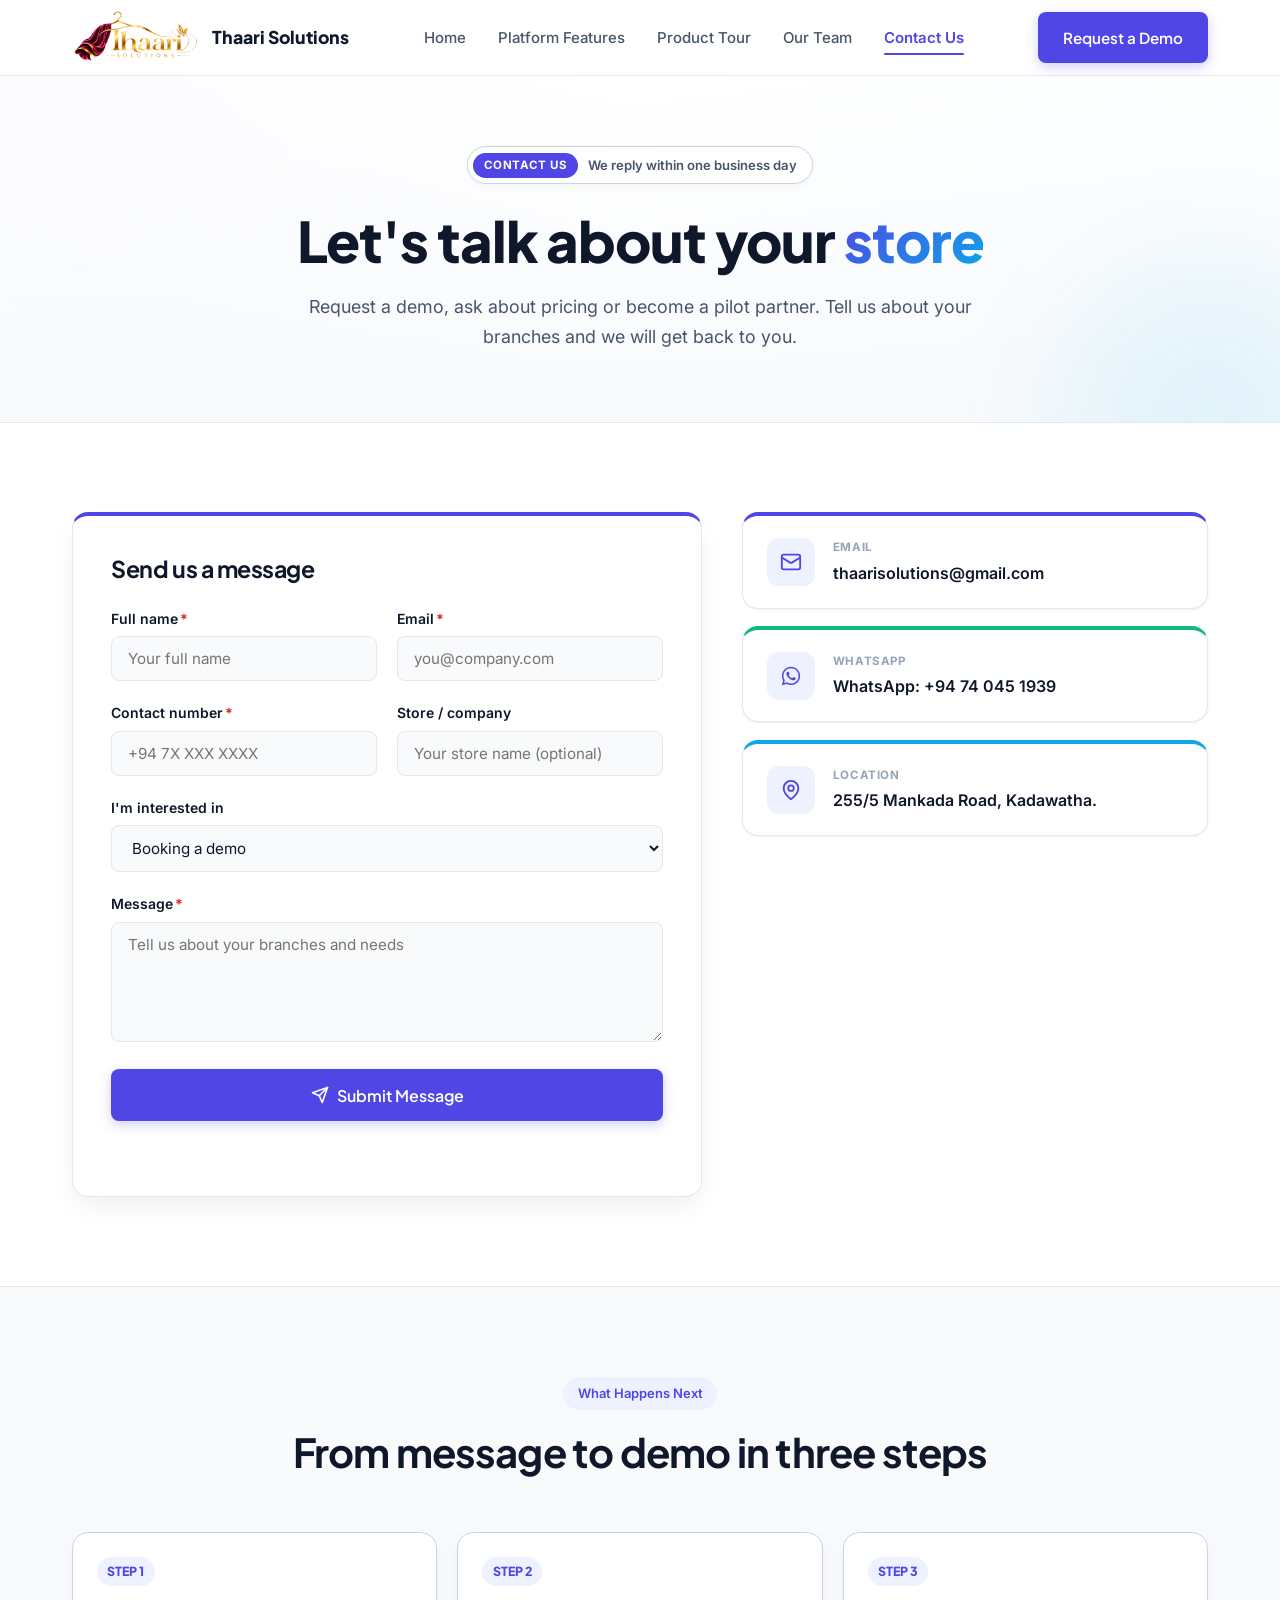
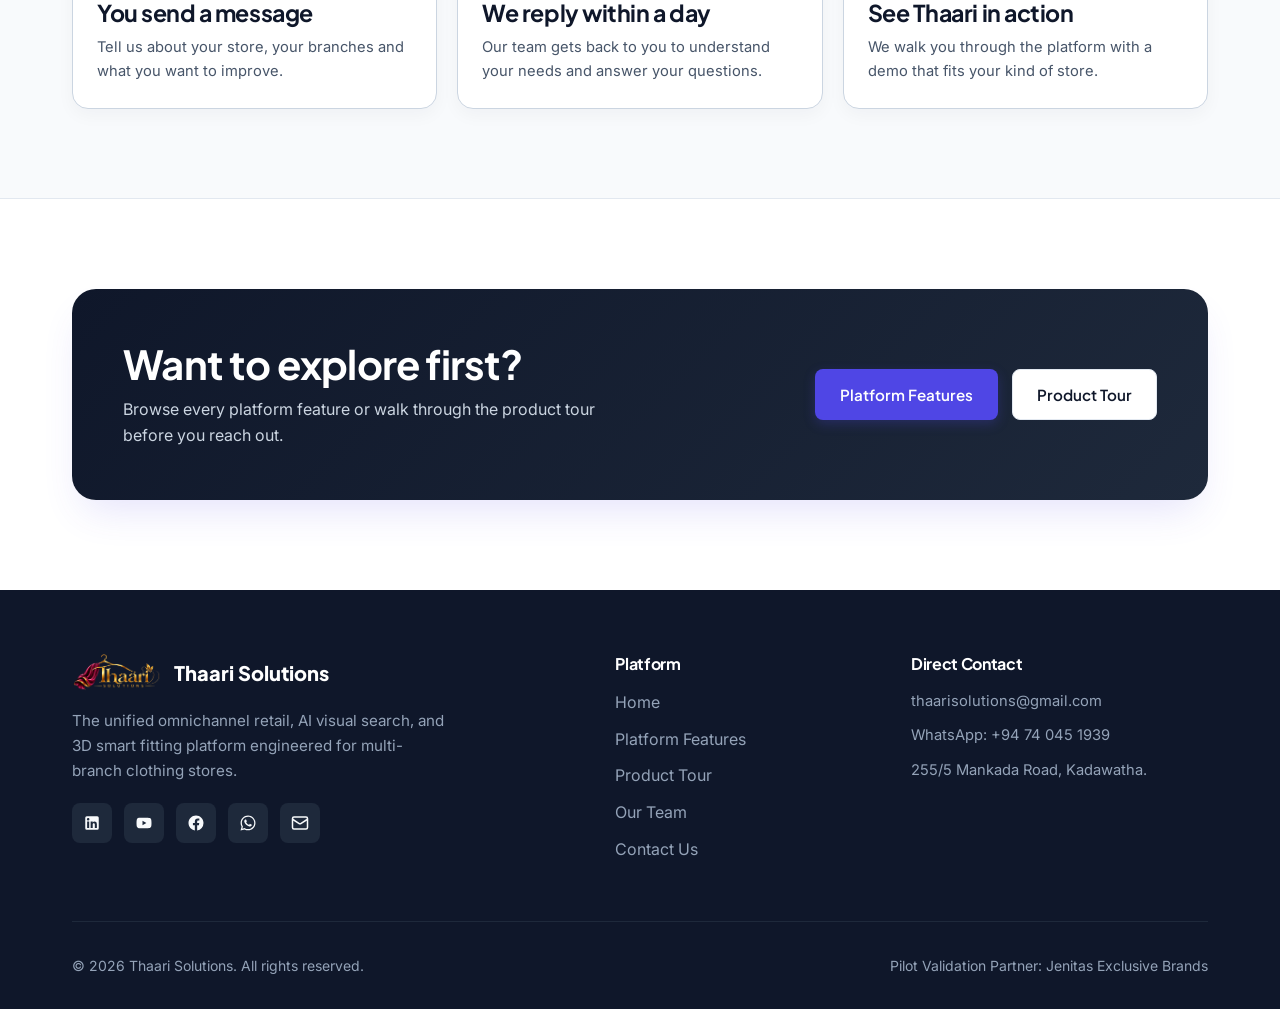
==== commit 3854a3c1: "Add SEO and Open Graph meta tags across all pages" ====
--- a/contact.html
+++ b/contact.html
@@ -4,6 +4,23 @@
   <meta charset="UTF-8" />
   <meta name="viewport" content="width=device-width, initial-scale=1.0" />
   <title>Thaari Solutions | Contact Us</title>
+  <!-- Primary SEO Meta Tags -->
+  <meta name="description" content="Contact Thaari Solutions to request a personalized demo, inquire about pricing, or become a retail pilot partner for your multi-branch clothing store." />
+  <link rel="canonical" href="https://thaarisolutions.com/contact" />
+
+  <!-- Open Graph / Social Media Preview -->
+  <meta property="og:type" content="website" />
+  <meta property="og:site_name" content="Thaari Solutions" />
+  <meta property="og:url" content="https://thaarisolutions.com/contact" />
+  <meta property="og:title" content="Thaari Solutions | Contact Us" />
+  <meta property="og:description" content="Request a personalized demo, ask about pricing, or become a pilot partner. Tell us about your branches and we will reply within one business day." />
+  <meta property="og:image" content="https://thaarisolutions.com/images/main/logo.png" />
+
+  <!-- Twitter / X Card -->
+  <meta name="twitter:card" content="summary" />
+  <meta name="twitter:title" content="Thaari Solutions | Contact Us" />
+  <meta name="twitter:description" content="Request a personalized demo, ask about pricing, or become a pilot partner. Tell us about your branches and we will reply within one business day." />
+  <meta name="twitter:image" content="https://thaarisolutions.com/images/main/logo.png" />
 
   <link rel="icon" type="image/png" href="images/main/favicon.png" />
   <link rel="stylesheet" href="global.css" />
--- a/global.css
+++ b/global.css
@@ -295,6 +295,14 @@
   height: 38px;
   width: auto;
   object-fit: contain;
+}
+
+.navbar .brand-logo {
+  font-size: 1.1rem;
+}
+
+.navbar .brand-logo img {
+  height: 54px;       
 }
 
 .brand-logo-mark {
@@ -569,4 +577,12 @@
   .figma-iframe-container {
     min-height: 420px;
   }
+  
+  .navbar .brand-logo {
+    font-size: 1rem;
+  }
+
+  .navbar .brand-logo img {
+    height: 44px;
+  }
 }
